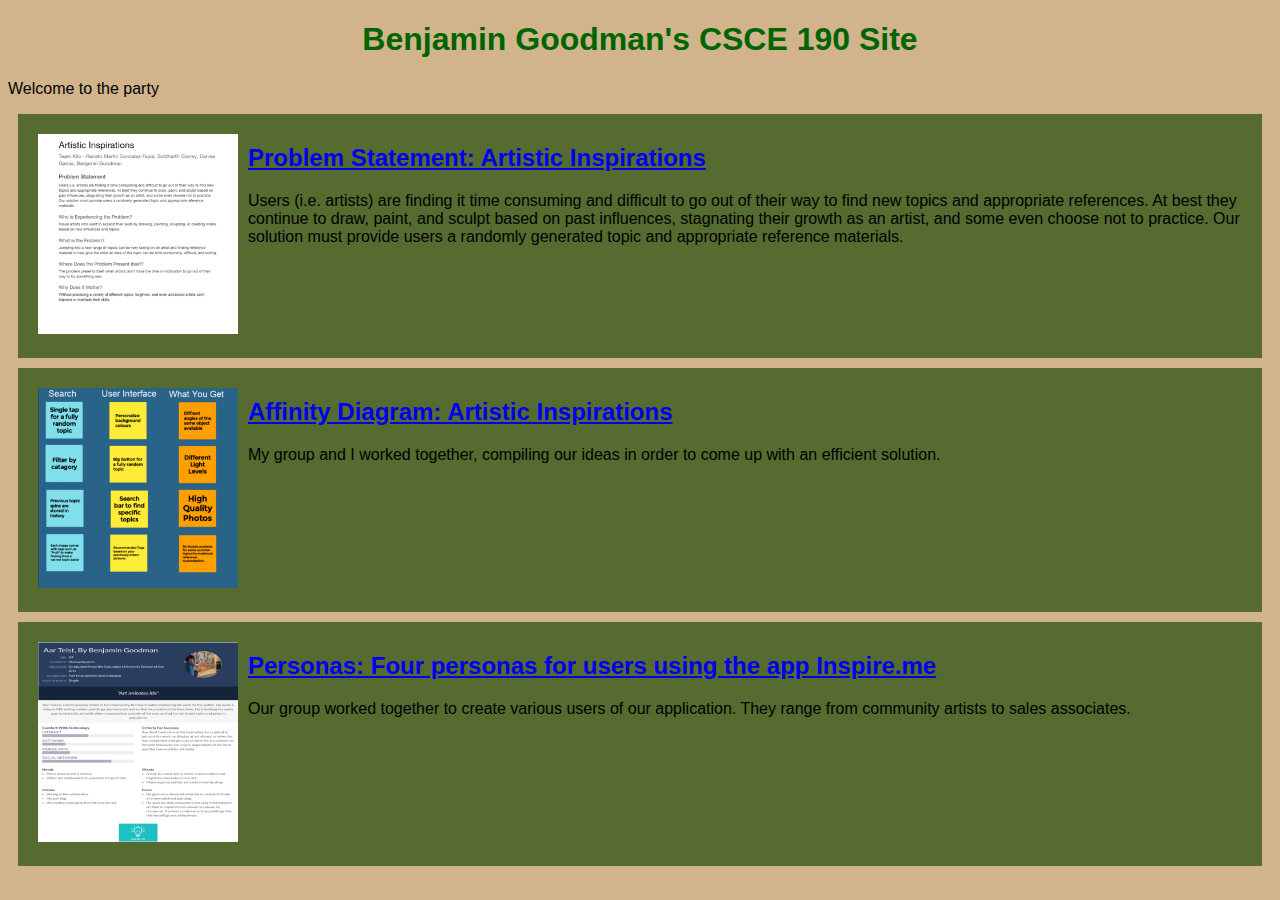
==== index.html @ a5bb5ddb "Add files via upload" ====
<!DOCTYPE html>
<html>
    <head>
        <title>CSEC 190: Benjamin Goodman</title>
        <link rel = "stylesheet" href="styles.css">
    </head>
    <body>
        <h1>Benjamin Goodman's CSCE 190 Site</h1>
        <p>Welcome to the party</p>
<!-- Problem Statment Assignment-->
        <section class="assignment">
            <a href= "files/CSCE 190 Problem Statement.pdf"><img src="images/Problem Statement.png"></a>
            <section class="ass-details">
                <a href= "files/CSCE 190 Problem Statement.pdf"><h2>Problem Statement: Artistic Inspirations</h2></a>
                <p> 
                    Users (i.e. artists) are finding it time consuming and difficult to go out of their way to find new topics and appropriate references. At best they continue to draw, paint, and sculpt based on past influences, stagnating their growth as an artist, and some even choose not to practice. Our solution must provide users a randomly generated topic and appropriate reference materials.
                </p>
            </section>
        </section> 
<!-- Affinity Diagram Assignment-->
        <section class="assignment">
            <a href= "files/affinity-diagram.pdf"><img src="images/affinity-diagram.png"></a>
            <section class="ass-details">
                <a href= "files/affinity-diagram.pdf"><h2>Affinity Diagram: Artistic Inspirations</h2></a>
                <p> 
                    My group and I worked together, compiling our ideas in order to come up with an efficient solution.
                </p>
            </section>
        </section> 
<!-- Persona Assignment-->
        <section class="assignment">
            <a href= "files/Personas.pdf"><img src="images/Personas.PNG"></a>
            <section class="ass-details">
                <a href= "files/Personas.pdf"><h2>Personas: Four personas for users using the app Inspire.me</h2></a>
                <p> 
                    Our group worked together to create various users of our application.  They range from community artists to sales associates. 
                </p>
            </section>
        </section> 
    </body>
</html>
---- styles.css ----
body {
    background: tan;
    font-family:'Gill Sans', 'Gill Sans MT', Calibri, 'Trebuchet MS', sans-serif
}

.assignment {
    display: flex ;
    padding: 10px;
    margin: 10px;
    background: darkolivegreen
}

.assignment img{
    width: 200px;
    padding: 10px;
}
h1 {
    color:darkgreen;
    text-align:center;
}
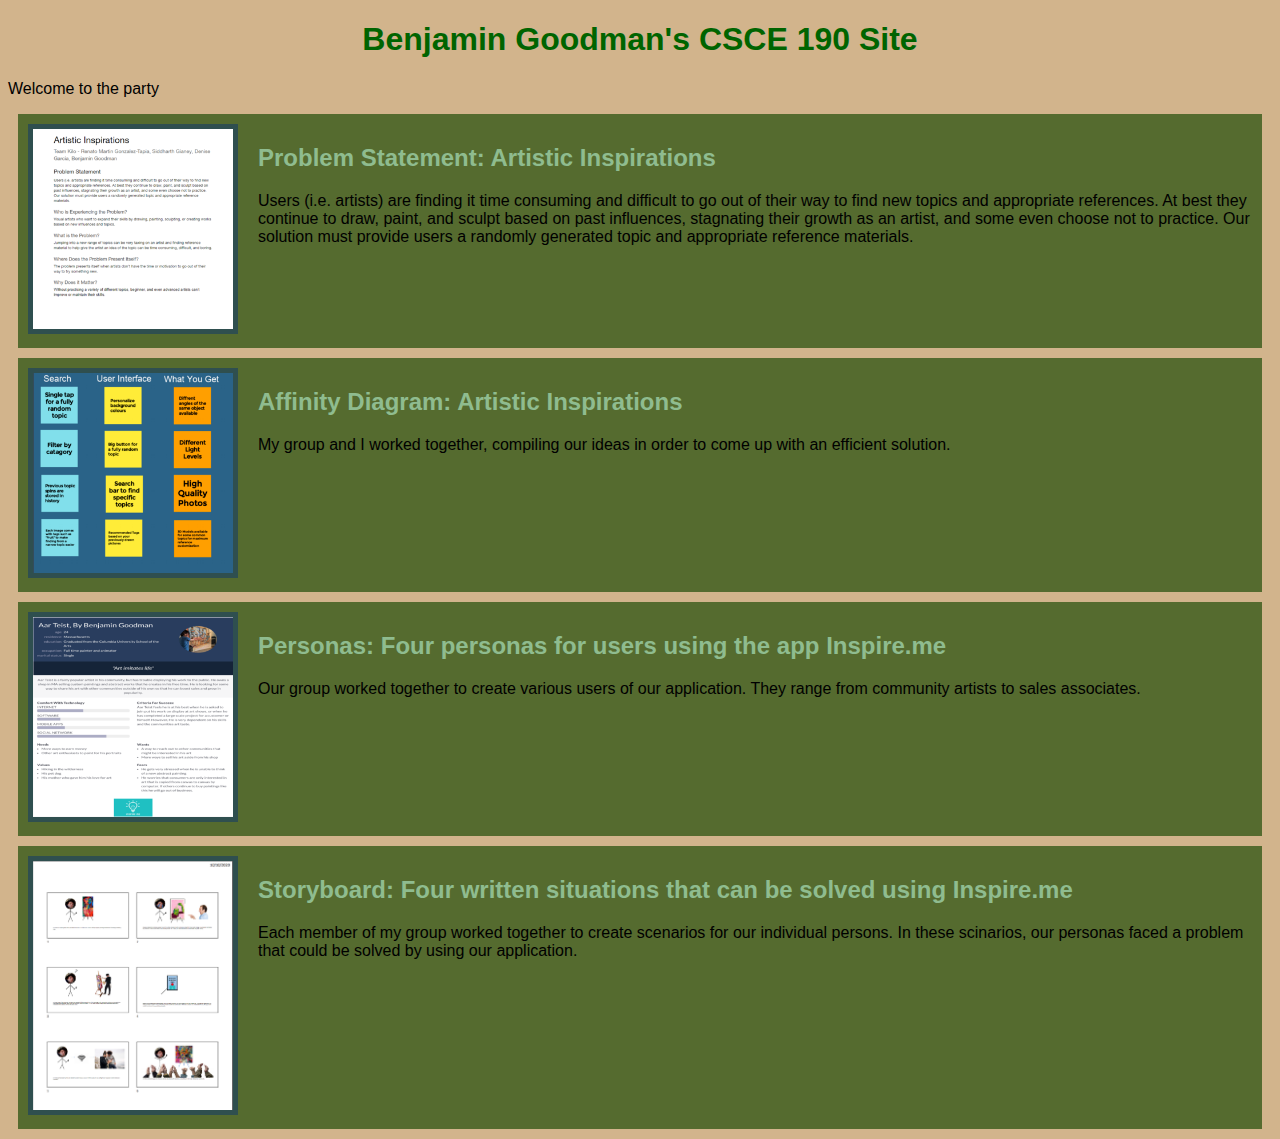
==== commit 5c30bfcd: "Add files via upload" ====
--- a/index.html
+++ b/index.html
@@ -37,5 +37,15 @@
                 </p>
             </section>
         </section> 
+<!-- Storyboard Assignment-->
+        <section class="assignment">
+            <a href= "files/Storyboard.pdf"><img src="images/Storyboard.PNG"></a>
+            <section class="ass-details">
+                <a href= "files/Storyboard.pdf"><h2>Storyboard: Four written situations that can be solved using Inspire.me</h2></a>
+                <p> 
+                    Each member of my group worked together to create scenarios for our individual persons.  In these scinarios, our personas faced a problem that could be solved by using our application.
+                </p>
+            </section>
+        </section> 
     </body>
 </html>--- a/styles.css
+++ b/styles.css
@@ -12,9 +12,15 @@
 
 .assignment img{
     width: 200px;
-    padding: 10px;
+    border: 5px solid #2F4F4F;
+    margin-right: 20px
 }
 h1 {
     color:darkgreen;
     text-align:center;
+}
+
+a {
+    text-decoration:none;
+    color:#8FBC8F;
 }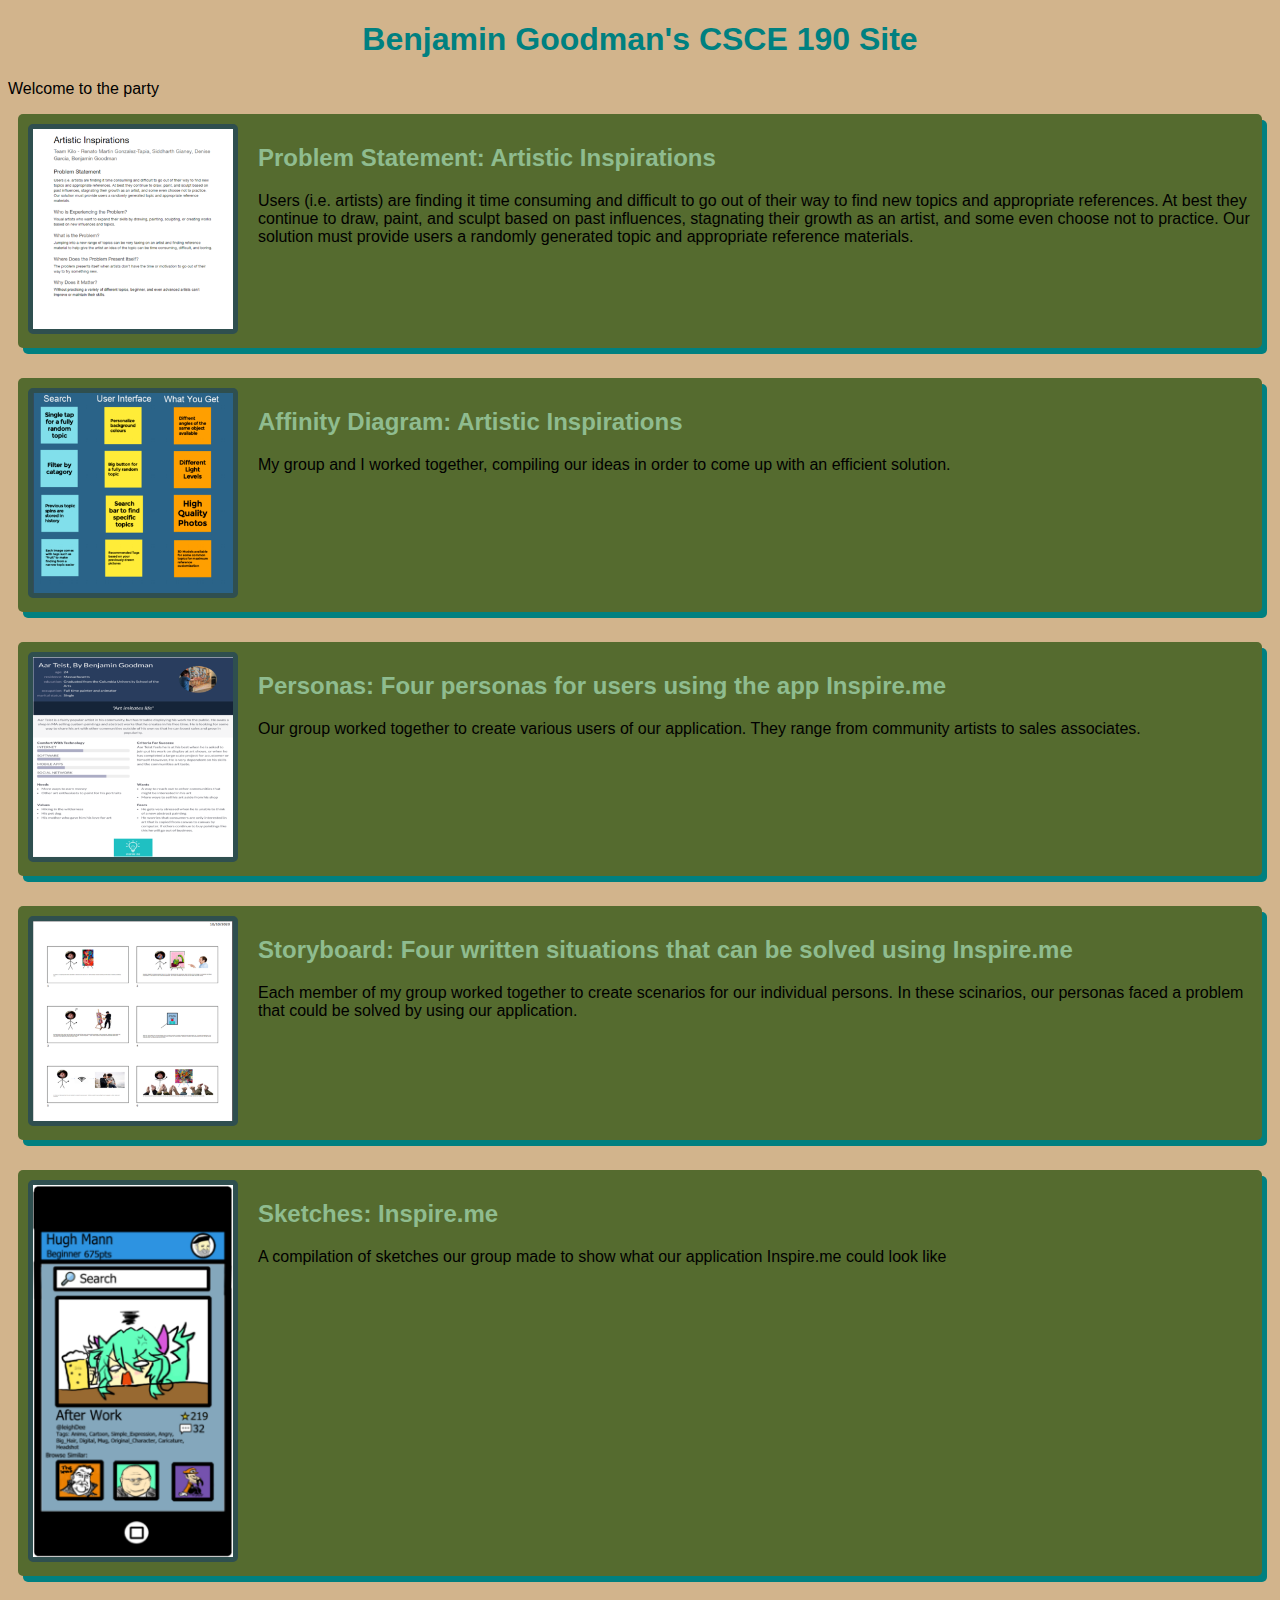
==== commit 5b1f5407: "Add files via upload" ====
--- a/index.html
+++ b/index.html
@@ -47,5 +47,15 @@
                 </p>
             </section>
         </section> 
+<!-- Sketches Assignment-->
+<section class="assignment">
+    <a href= "files/Sketches.pdf"><img src="images/Sketches.PNG"></a>
+    <section class="ass-details">
+        <a href= "files/Sketches.pdf"><h2>Sketches: Inspire.me</h2></a>
+        <p> 
+            A compilation of sketches our group made to show what our application Inspire.me could look like
+        </p>
+    </section>
+</section> 
     </body>
 </html>--- a/styles.css
+++ b/styles.css
@@ -7,20 +7,28 @@
     display: flex ;
     padding: 10px;
     margin: 10px;
-    background: darkolivegreen
+    margin-bottom: 30px;
+    background: darkolivegreen;
+    border-radius: 5px; 
+    box-shadow: 5px 6px teal;
 }
 
 .assignment img{
     width: 200px;
     border: 5px solid #2F4F4F;
-    margin-right: 20px
+    margin-right: 20px;
+    border-radius: 5px;
 }
 h1 {
-    color:darkgreen;
+    color:teal;
     text-align:center;
 }
 
 a {
     text-decoration:none;
     color:#8FBC8F;
+}
+
+.assignment a:hover{
+    color:teal;
 }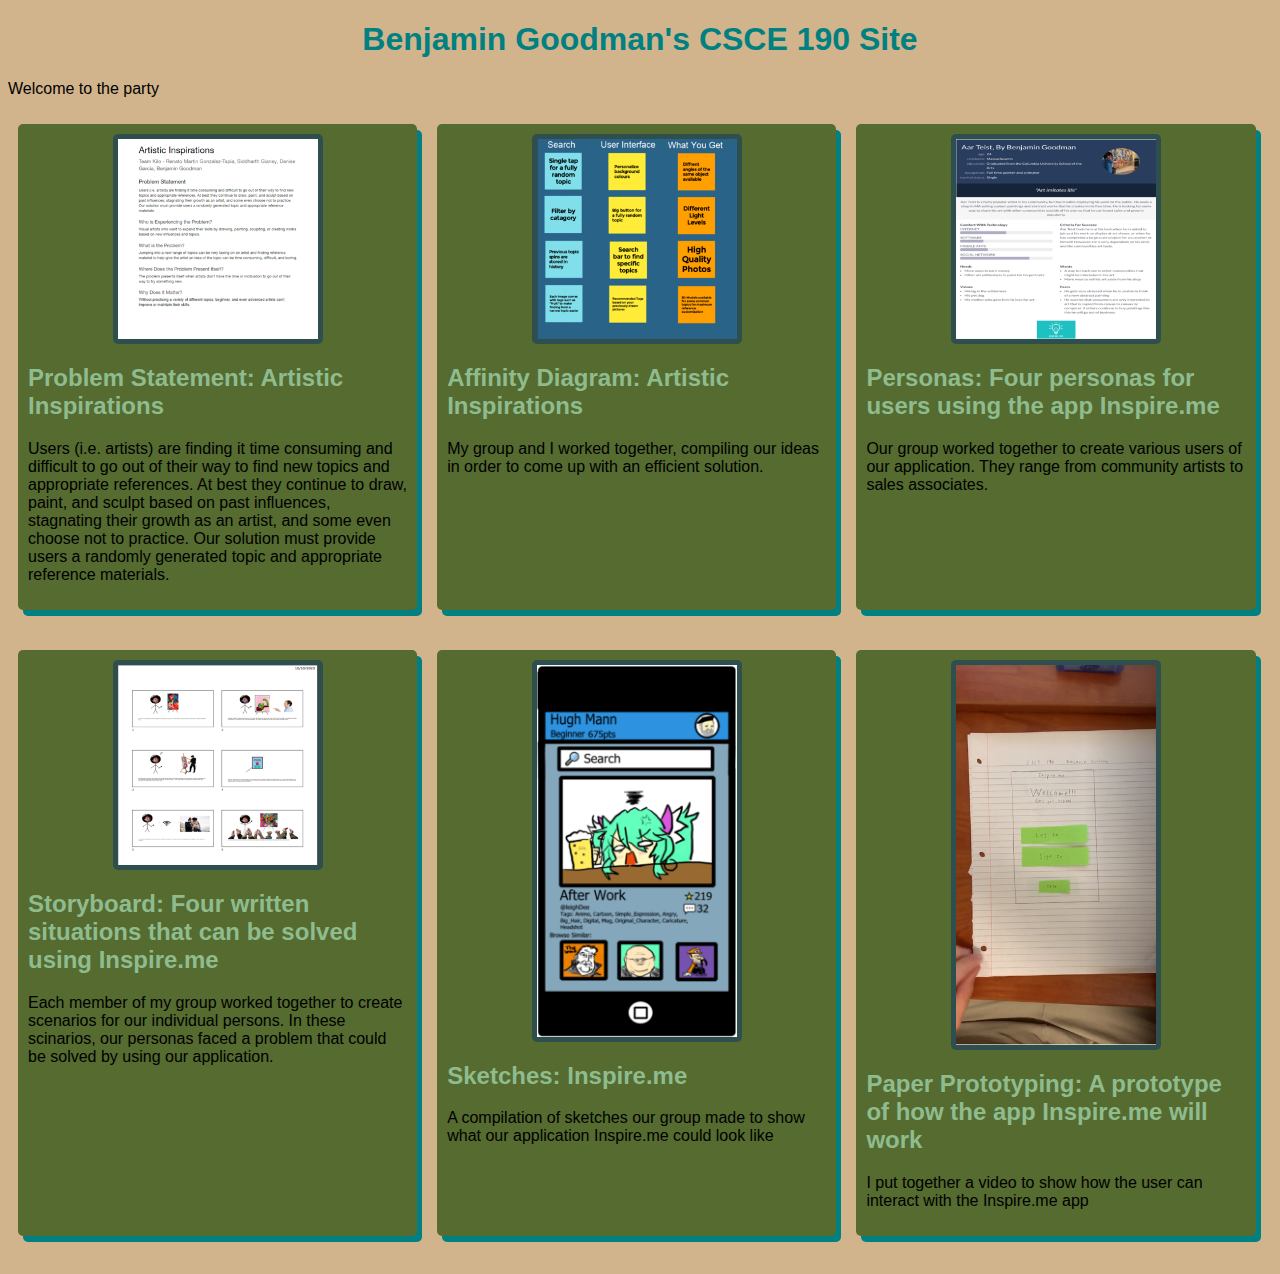
==== commit 9d367928: "Add files via upload" ====
--- a/index.html
+++ b/index.html
@@ -7,55 +7,73 @@
     <body>
         <h1>Benjamin Goodman's CSCE 190 Site</h1>
         <p>Welcome to the party</p>
-<!-- Problem Statment Assignment-->
-        <section class="assignment">
-            <a href= "files/CSCE 190 Problem Statement.pdf"><img src="images/Problem Statement.png"></a>
-            <section class="ass-details">
-                <a href= "files/CSCE 190 Problem Statement.pdf"><h2>Problem Statement: Artistic Inspirations</h2></a>
-                <p> 
-                    Users (i.e. artists) are finding it time consuming and difficult to go out of their way to find new topics and appropriate references. At best they continue to draw, paint, and sculpt based on past influences, stagnating their growth as an artist, and some even choose not to practice. Our solution must provide users a randomly generated topic and appropriate reference materials.
-                </p>
-            </section>
-        </section> 
-<!-- Affinity Diagram Assignment-->
-        <section class="assignment">
-            <a href= "files/affinity-diagram.pdf"><img src="images/affinity-diagram.png"></a>
-            <section class="ass-details">
-                <a href= "files/affinity-diagram.pdf"><h2>Affinity Diagram: Artistic Inspirations</h2></a>
-                <p> 
-                    My group and I worked together, compiling our ideas in order to come up with an efficient solution.
-                </p>
-            </section>
-        </section> 
-<!-- Persona Assignment-->
-        <section class="assignment">
-            <a href= "files/Personas.pdf"><img src="images/Personas.PNG"></a>
-            <section class="ass-details">
-                <a href= "files/Personas.pdf"><h2>Personas: Four personas for users using the app Inspire.me</h2></a>
-                <p> 
-                    Our group worked together to create various users of our application.  They range from community artists to sales associates. 
-                </p>
-            </section>
-        </section> 
-<!-- Storyboard Assignment-->
-        <section class="assignment">
-            <a href= "files/Storyboard.pdf"><img src="images/Storyboard.PNG"></a>
-            <section class="ass-details">
-                <a href= "files/Storyboard.pdf"><h2>Storyboard: Four written situations that can be solved using Inspire.me</h2></a>
-                <p> 
-                    Each member of my group worked together to create scenarios for our individual persons.  In these scinarios, our personas faced a problem that could be solved by using our application.
-                </p>
-            </section>
-        </section> 
-<!-- Sketches Assignment-->
-<section class="assignment">
-    <a href= "files/Sketches.pdf"><img src="images/Sketches.PNG"></a>
-    <section class="ass-details">
-        <a href= "files/Sketches.pdf"><h2>Sketches: Inspire.me</h2></a>
-        <p> 
-            A compilation of sketches our group made to show what our application Inspire.me could look like
-        </p>
-    </section>
-</section> 
-    </body>
-</html>+        
+        <div class="assignments">
+            <!-- Problem Statment Assignment-->
+                    <section class="assignment">
+                        <a href= "files/CSCE 190 Problem Statement.pdf"><img src="images/Problem Statement.png"></a>
+                        <section class="ass-details">
+                            <a href= "files/CSCE 190 Problem Statement.pdf"><h2>Problem Statement: Artistic Inspirations</h2></a>
+                            <p> 
+                                Users (i.e. artists) are finding it time consuming and difficult to go out of their way to find new topics and appropriate references. At best they continue to draw, paint, and sculpt based on past influences, stagnating their growth as an artist, and some even choose not to practice. Our solution must provide users a randomly generated topic and appropriate reference materials.
+                            </p>
+                        </section>
+                    </section> 
+
+            <!-- Affinity Diagram Assignment-->
+                    <section class="assignment">
+                        <a href= "files/affinity-diagram.pdf"><img src="images/affinity-diagram.png"></a>
+                        <section class="ass-details">
+                            <a href= "files/affinity-diagram.pdf"><h2>Affinity Diagram: Artistic Inspirations</h2></a>
+                            <p> 
+                                My group and I worked together, compiling our ideas in order to come up with an efficient solution.
+                            </p>
+                        </section>
+                    </section> 
+
+            <!-- Persona Assignment-->
+                    <section class="assignment">
+                        <a href= "files/Personas.pdf"><img src="images/Personas.PNG"></a>
+                        <section class="ass-details">
+                            <a href= "files/Personas.pdf"><h2>Personas: Four personas for users using the app Inspire.me</h2></a>
+                            <p> 
+                                Our group worked together to create various users of our application.  They range from community artists to sales associates. 
+                            </p>
+                        </section>
+                    </section> 
+
+            <!-- Storyboard Assignment-->
+                    <section class="assignment">
+                        <a href= "files/Storyboard.pdf"><img src="images/Storyboard.PNG"></a>
+                        <section class="ass-details">
+                            <a href= "files/Storyboard.pdf"><h2>Storyboard: Four written situations that can be solved using Inspire.me</h2></a>
+                            <p> 
+                                Each member of my group worked together to create scenarios for our individual persons.  In these scinarios, our personas faced a problem that could be solved by using our application.
+                            </p>
+                        </section>
+                    </section> 
+
+            <!-- Sketches Assignment-->
+            <section class="assignment">
+                <a href= "files/Sketches.pdf"><img src="images/Sketches.PNG"></a>
+                <section class="ass-details">
+                    <a href= "files/Sketches.pdf"><h2>Sketches: Inspire.me</h2></a>
+                    <p> 
+                        A compilation of sketches our group made to show what our application Inspire.me could look like
+                    </p>
+                </section>
+            </section> 
+
+            <!-- Paper Prototyping Assignment-->
+            <section class="assignment">
+                <a href= "https://youtu.be/HZyDT1EDSUc"><img src="images/Paper Prototyping.PNG"></a>
+                <section class="ass-details">
+                    <a href= "https://youtu.be/HZyDT1EDSUc"><h2>Paper Prototyping: A prototype of how the app Inspire.me will work</h2></a>
+                    <p> 
+                        I put together a video to show how the user can interact with the Inspire.me app
+                    </p>
+                </section>
+            </section> 
+        </div>
+     </body>
+ </html>--- a/styles.css
+++ b/styles.css
@@ -3,8 +3,12 @@
     font-family:'Gill Sans', 'Gill Sans MT', Calibri, 'Trebuchet MS', sans-serif
 }
 
+.assignments{
+    display:flex;
+    flex-wrap:wrap;
+}
 .assignment {
-    display: flex ;
+    width:30%;
     padding: 10px;
     margin: 10px;
     margin-bottom: 30px;
@@ -18,6 +22,8 @@
     border: 5px solid #2F4F4F;
     margin-right: 20px;
     border-radius: 5px;
+    display:block;
+    margin:auto;
 }
 h1 {
     color:teal;
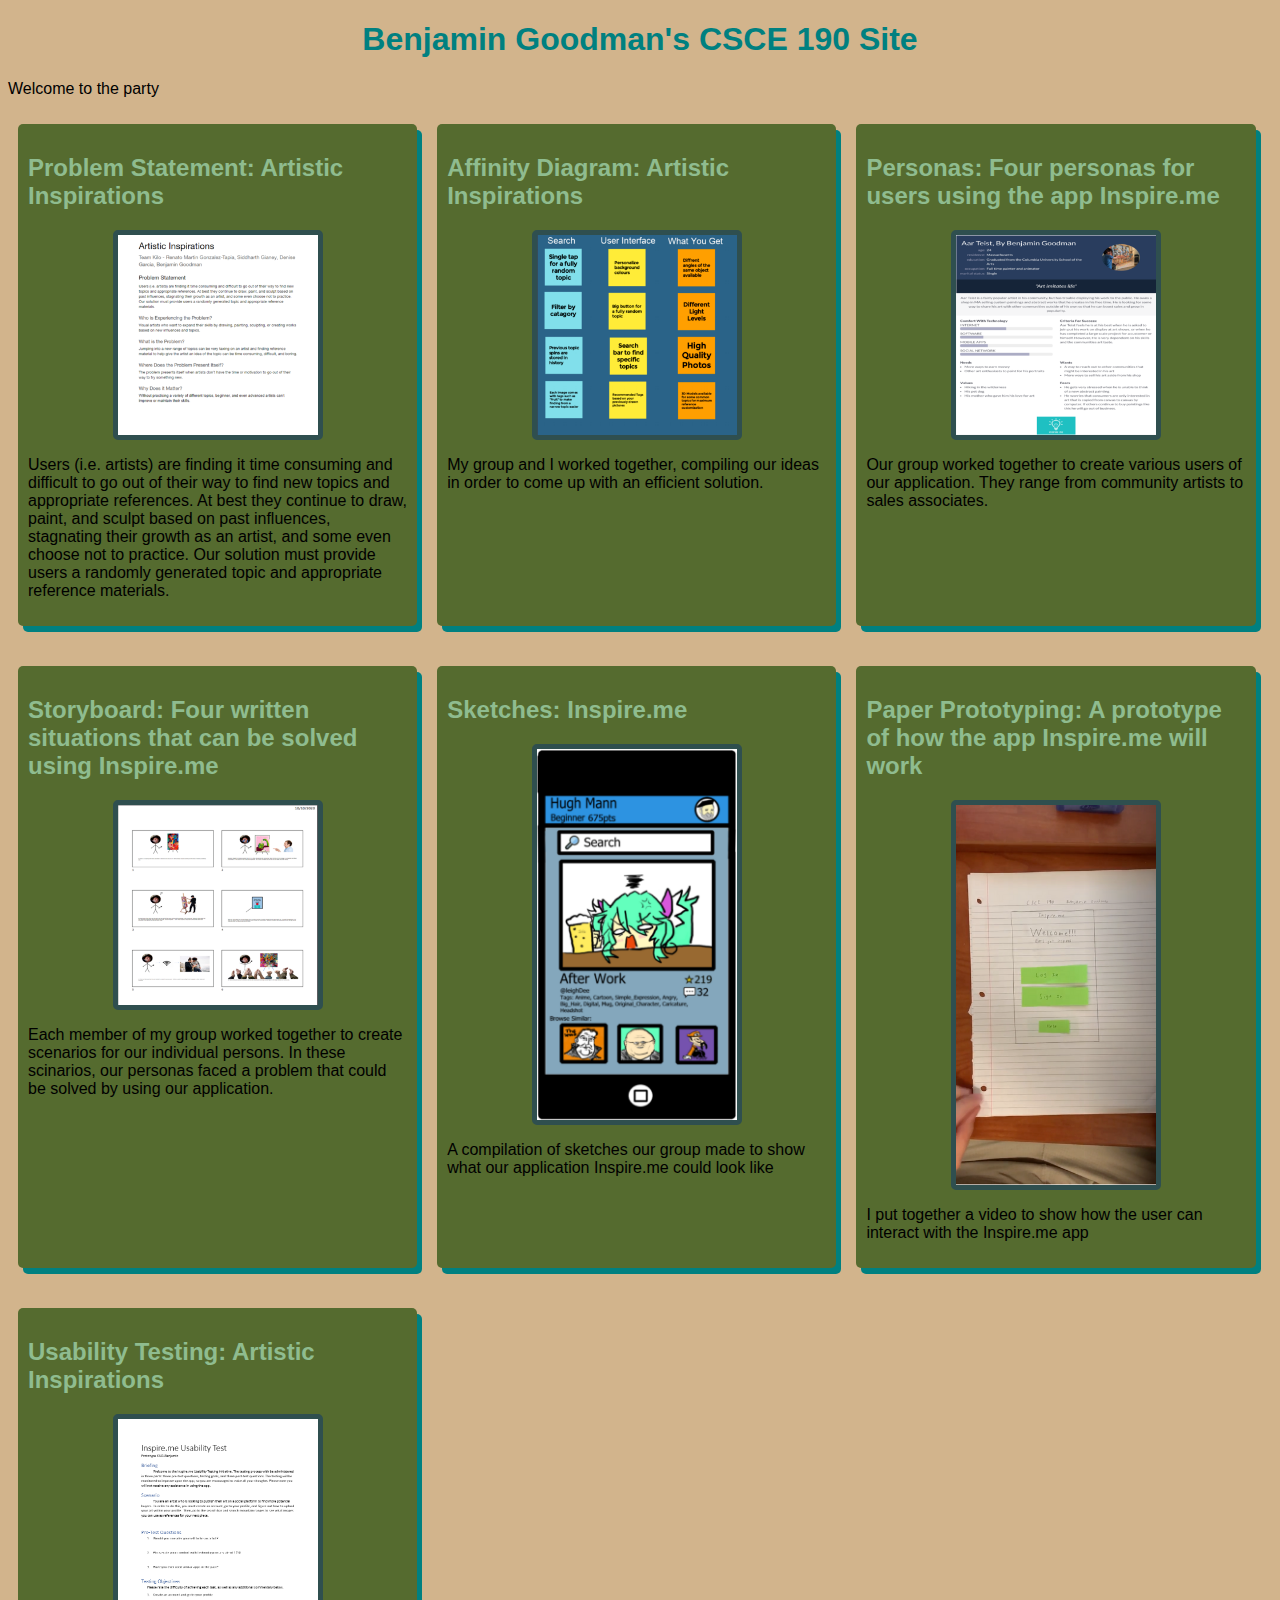
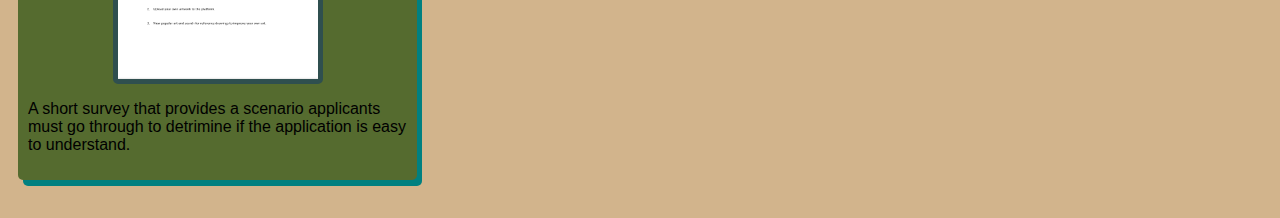
==== commit 27485521: "Add files via upload" ====
--- a/index.html
+++ b/index.html
@@ -11,68 +11,65 @@
         <div class="assignments">
             <!-- Problem Statment Assignment-->
                     <section class="assignment">
+                        <a href= "files/CSCE 190 Problem Statement.pdf"><h2>Problem Statement: Artistic Inspirations</h2></a>
                         <a href= "files/CSCE 190 Problem Statement.pdf"><img src="images/Problem Statement.png"></a>
-                        <section class="ass-details">
-                            <a href= "files/CSCE 190 Problem Statement.pdf"><h2>Problem Statement: Artistic Inspirations</h2></a>
                             <p> 
                                 Users (i.e. artists) are finding it time consuming and difficult to go out of their way to find new topics and appropriate references. At best they continue to draw, paint, and sculpt based on past influences, stagnating their growth as an artist, and some even choose not to practice. Our solution must provide users a randomly generated topic and appropriate reference materials.
                             </p>
-                        </section>
-                    </section> 
+                    </section>
 
             <!-- Affinity Diagram Assignment-->
                     <section class="assignment">
+                        <a href= "files/affinity-diagram.pdf"><h2>Affinity Diagram: Artistic Inspirations</h2></a>
                         <a href= "files/affinity-diagram.pdf"><img src="images/affinity-diagram.png"></a>
-                        <section class="ass-details">
-                            <a href= "files/affinity-diagram.pdf"><h2>Affinity Diagram: Artistic Inspirations</h2></a>
                             <p> 
                                 My group and I worked together, compiling our ideas in order to come up with an efficient solution.
                             </p>
-                        </section>
                     </section> 
 
             <!-- Persona Assignment-->
                     <section class="assignment">
+                        <a href= "files/Personas.pdf"><h2>Personas: Four personas for users using the app Inspire.me</h2></a>
                         <a href= "files/Personas.pdf"><img src="images/Personas.PNG"></a>
-                        <section class="ass-details">
-                            <a href= "files/Personas.pdf"><h2>Personas: Four personas for users using the app Inspire.me</h2></a>
                             <p> 
                                 Our group worked together to create various users of our application.  They range from community artists to sales associates. 
                             </p>
-                        </section>
                     </section> 
 
             <!-- Storyboard Assignment-->
                     <section class="assignment">
+                        <a href= "files/Storyboard.pdf"><h2>Storyboard: Four written situations that can be solved using Inspire.me</h2></a>
                         <a href= "files/Storyboard.pdf"><img src="images/Storyboard.PNG"></a>
-                        <section class="ass-details">
-                            <a href= "files/Storyboard.pdf"><h2>Storyboard: Four written situations that can be solved using Inspire.me</h2></a>
                             <p> 
                                 Each member of my group worked together to create scenarios for our individual persons.  In these scinarios, our personas faced a problem that could be solved by using our application.
                             </p>
-                        </section>
                     </section> 
 
             <!-- Sketches Assignment-->
             <section class="assignment">
+                <a href= "files/Sketches.pdf"><h2>Sketches: Inspire.me</h2></a>
                 <a href= "files/Sketches.pdf"><img src="images/Sketches.PNG"></a>
-                <section class="ass-details">
-                    <a href= "files/Sketches.pdf"><h2>Sketches: Inspire.me</h2></a>
                     <p> 
                         A compilation of sketches our group made to show what our application Inspire.me could look like
                     </p>
-                </section>
             </section> 
 
             <!-- Paper Prototyping Assignment-->
             <section class="assignment">
+                <a href= "https://youtu.be/HZyDT1EDSUc"><h2>Paper Prototyping: A prototype of how the app Inspire.me will work</h2></a>
                 <a href= "https://youtu.be/HZyDT1EDSUc"><img src="images/Paper Prototyping.PNG"></a>
-                <section class="ass-details">
-                    <a href= "https://youtu.be/HZyDT1EDSUc"><h2>Paper Prototyping: A prototype of how the app Inspire.me will work</h2></a>
                     <p> 
                         I put together a video to show how the user can interact with the Inspire.me app
                     </p>
-                </section>
+            </section> 
+
+            <!-- Usability Testing Script Assignment-->
+            <section class="assignment">
+                <a href= "files/Usability Test.pdf"><h2>Usability Testing: Artistic Inspirations</h2></a>
+                <a href= "files/Usability Test.pdf"><img src="images/Usability Test.PNG"></a>
+                    <p> 
+                        A short survey that provides a scenario applicants must go through to detrimine if the application is easy to understand.
+                    </p>
             </section> 
         </div>
      </body>
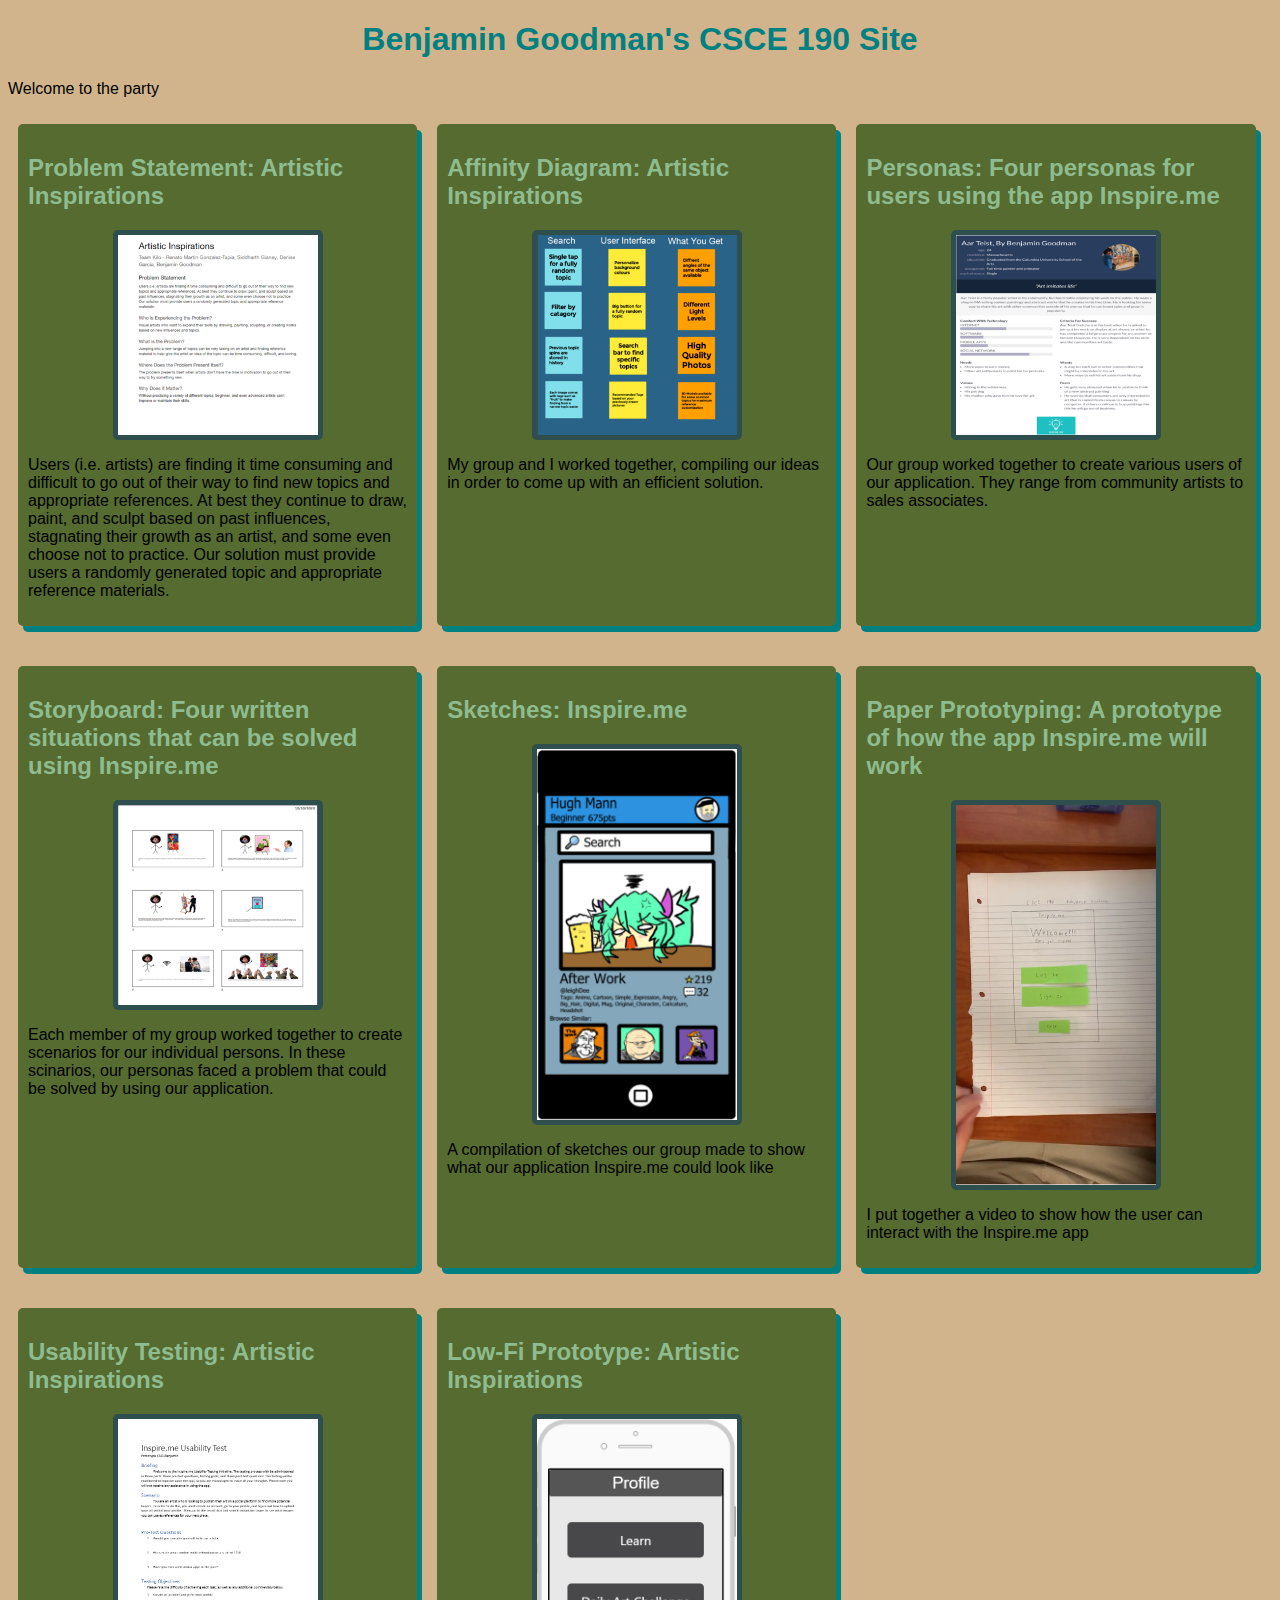
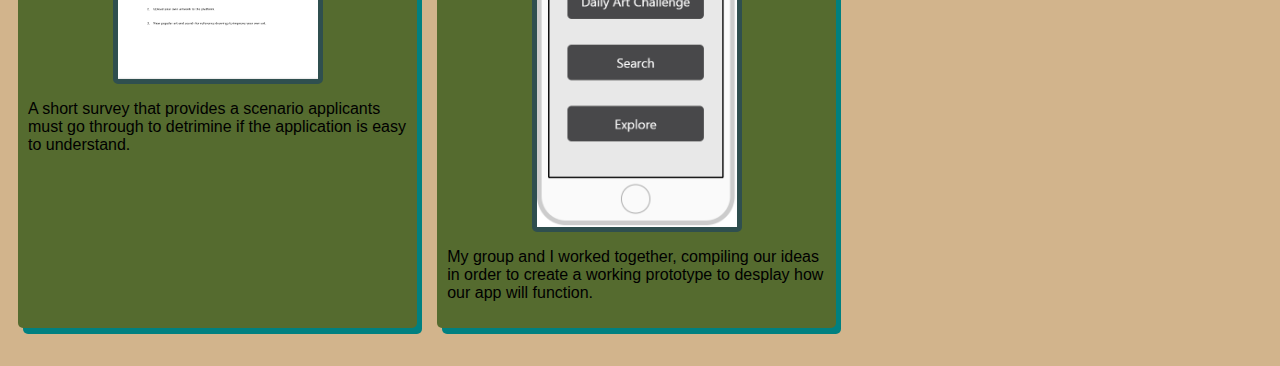
==== commit 7f0a4bfa: "Add files via upload" ====
--- a/index.html
+++ b/index.html
@@ -71,6 +71,15 @@
                         A short survey that provides a scenario applicants must go through to detrimine if the application is easy to understand.
                     </p>
             </section> 
+
+            <!-- Low-Fi Prototype Assignment-->
+            <section class="assignment">
+                <a href= "files/low-fi prototype/index.html"><h2>Low-Fi Prototype: Artistic Inspirations</h2></a>
+                <a href= "files/low-fi prototype/index.html"><img src="images/Working Prototype.PNG"></a>
+                    <p> 
+                        My group and I worked together, compiling our ideas in order to create a working prototype to desplay how our app will function.
+                    </p>
+            </section> 
         </div>
      </body>
  </html>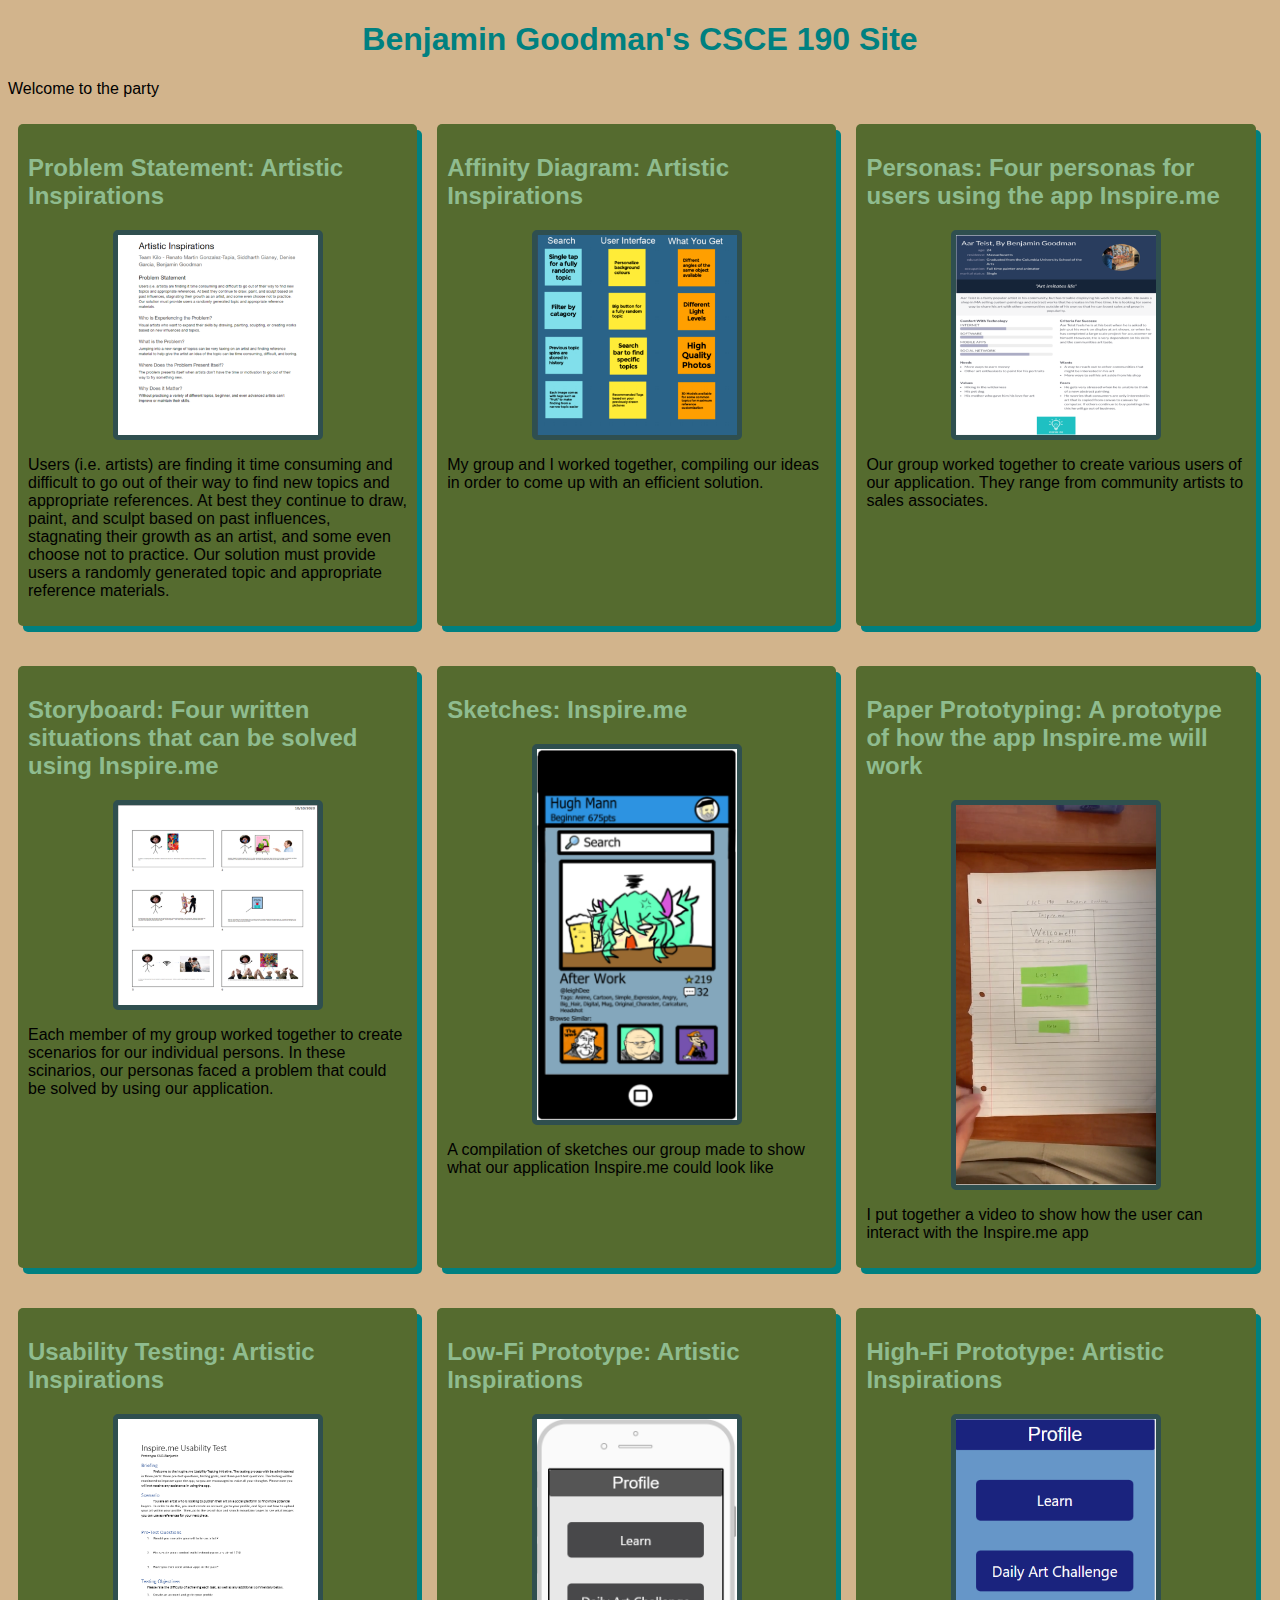
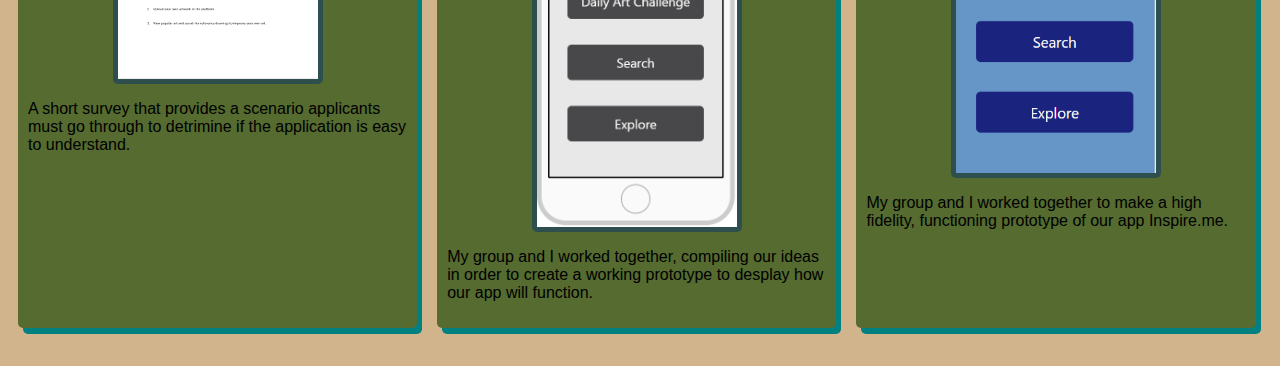
==== commit ed057ea6: "Add files via upload" ====
--- a/index.html
+++ b/index.html
@@ -80,6 +80,15 @@
                         My group and I worked together, compiling our ideas in order to create a working prototype to desplay how our app will function.
                     </p>
             </section> 
+
+            <!-- High-Fi Prototype Assignment-->
+            <section class="assignment">
+                <a href= "files/high-fi prototype/index.html"><h2>High-Fi Prototype: Artistic Inspirations</h2></a>
+                <a href= "files/high-fi prototype/index.html"><img src="images/Working High-Fi Prototype.PNG"></a>
+                    <p> 
+                        My group and I worked together to make a high fidelity, functioning prototype of our app Inspire.me.
+                    </p>
+            </section> 
         </div>
      </body>
  </html>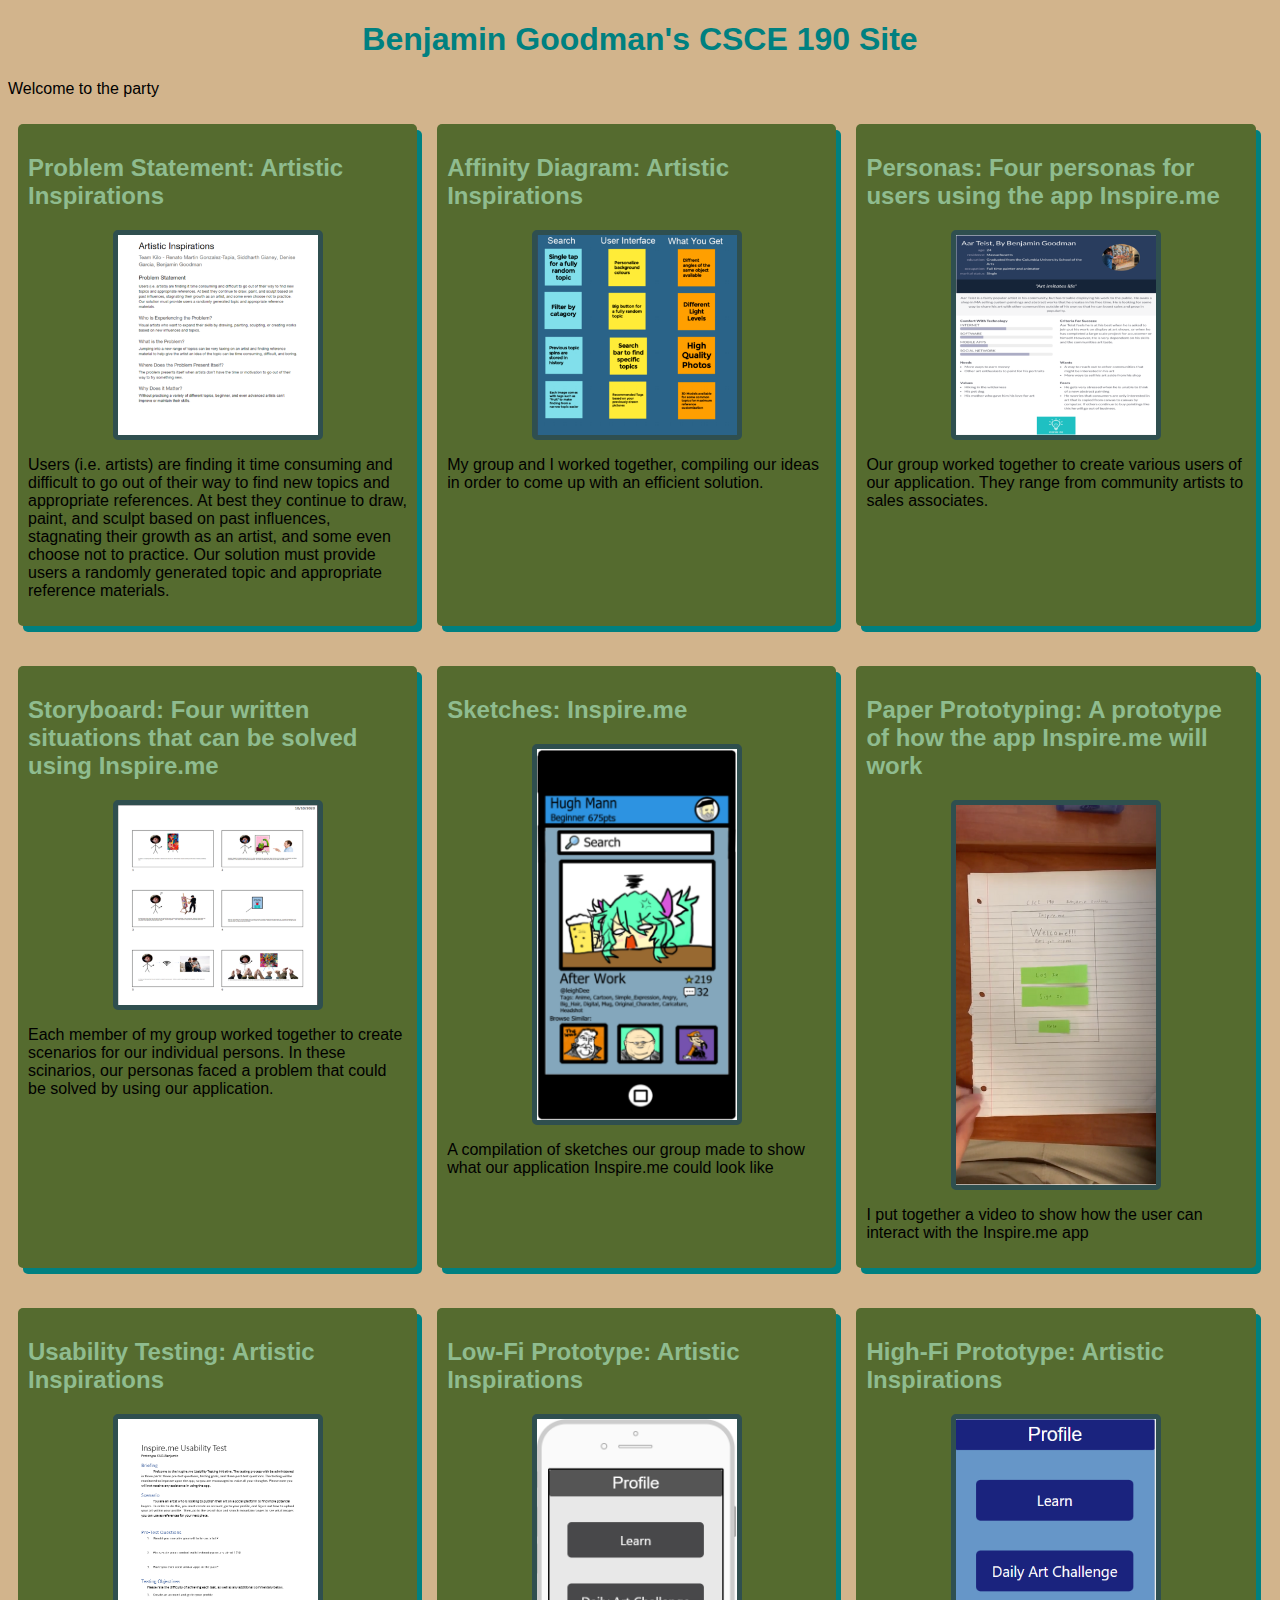
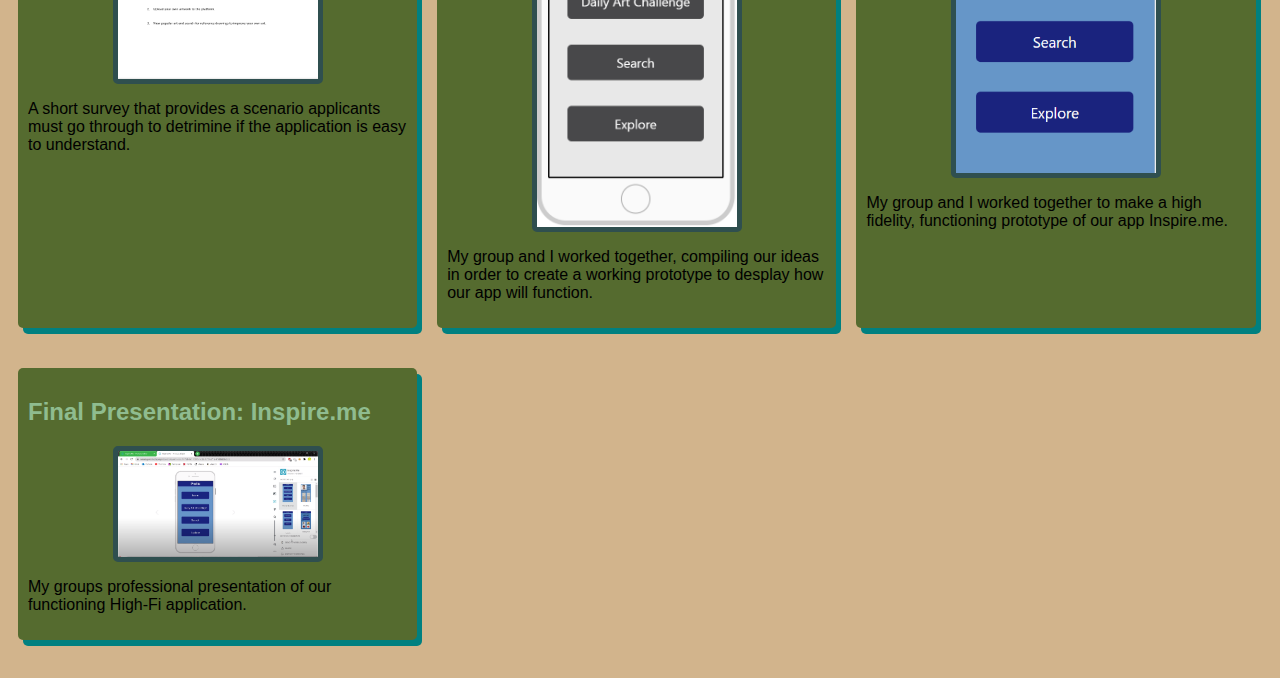
==== commit c9390084: "Add files via upload" ====
--- a/index.html
+++ b/index.html
@@ -89,6 +89,15 @@
                         My group and I worked together to make a high fidelity, functioning prototype of our app Inspire.me.
                     </p>
             </section> 
+
+            <!-- High-Fi Presentation Assignment-->
+            <section class="assignment">
+                <a href= "https://www.youtube.com/watch?v=iQvk46XkQkA"><h2>Final Presentation: Inspire.me</h2></a>
+                <a href= "https://www.youtube.com/watch?v=iQvk46XkQkA"><img src="images/High-Fi Prototype Presentation.PNG"></a>
+                    <p> 
+                        My groups professional presentation of our functioning High-Fi application.
+                    </p>
+            </section> 
         </div>
      </body>
  </html>